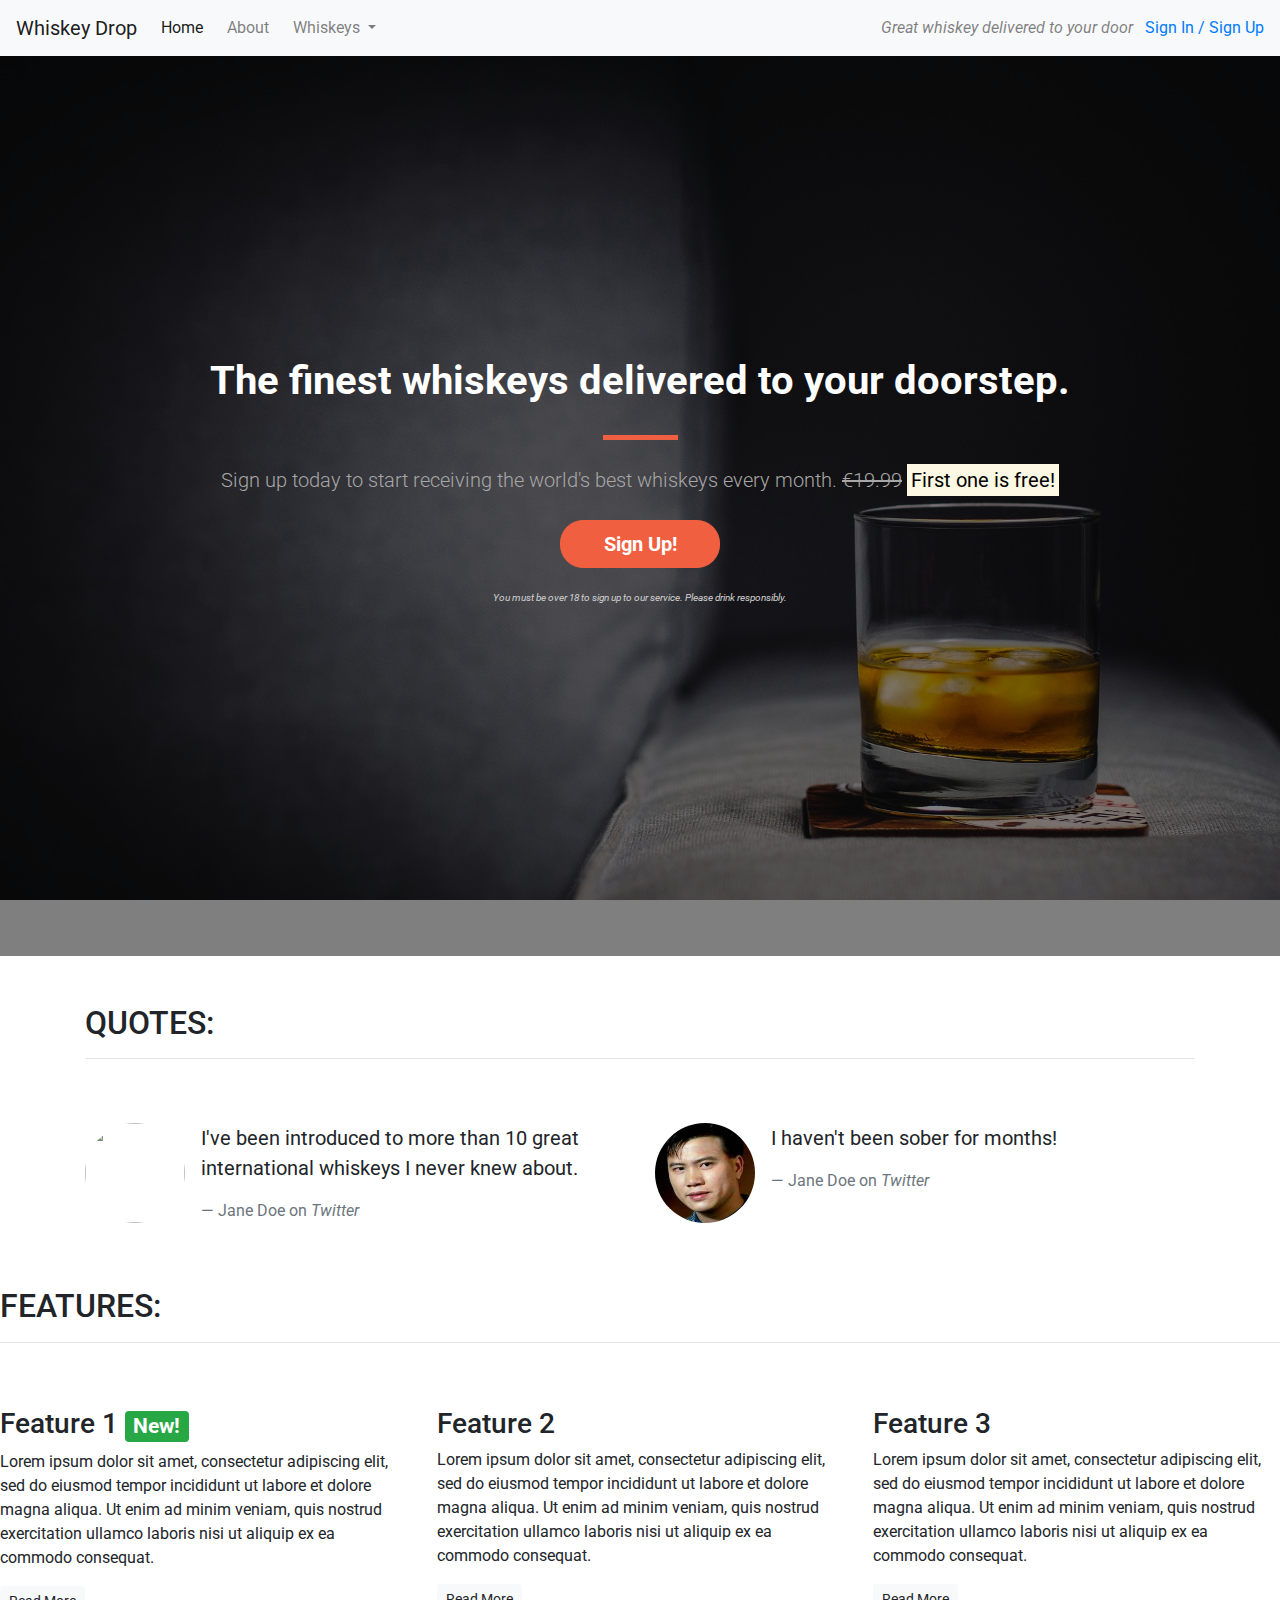
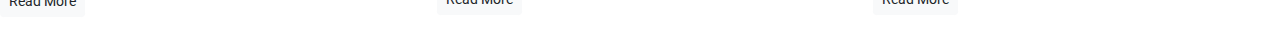
==== index.html @ edcc8982 "Fixed image lin for quote section" ====
<!DOCTYPE html>
<html lang="en-us">

<head>
    <meta charset="utf-8">
    <meta name="viewport" content="width=device-width, initial-scale=1.0">
    <title>Whiskey Drop | Taste a new whiskey every month</title>
    <link rel="stylesheet" href="https://maxcdn.bootstrapcdn.com/bootstrap/4.1.3/css/bootstrap.min.css">
    <link rel="stylesheet" href="https://use.fontawesome.com/releases/v5.6.1/css/all.css" integrity="sha384-gfdkjb5BdAXd+lj+gudLWI+BXq4IuLW5IT+brZEZsLFm++aCMlF1V92rMkPaX4PP" crossorigin="anonymous">
    <link href="https://fonts.googleapis.com/css?family=Roboto:400,700" rel="stylesheet">
    <link rel="stylesheet" href="css/style.css" type="text/css" />
</head>

<body>
    <!--Nav-->
    <nav class="navbar navbar-light navbar-expand-sm bg-light">
        <a href="/" class="navbar-brand">
                    Whiskey Drop</a>

        <button class="navbar-toggler ml-auto" type="button" data-toggle="collapse" data-target="#navbarNavDropdown" aria-controls="navbarNavDropdown" aria-expanded="false" aria-label="Toggle navigation">
        <span class="navbar-toggler-icon"></span></button>

        <div class="collapse navbar-collapse" id="navbarNavDropdown">
            <ul class="navbar-nav mr-auto">
                <li class="active nav-item mr-2"><a class="nav-link" href="/">Home</a></li>
                <li class="nav-item mr-2"><a class="nav-link" href="">About</a></li>
                <li class="nav-item dropdown">
                    <a class="nav-link dropdown-toggle" href="#" id="navbarDropdownMenuLink" role="button" data-toggle="dropdown" aria-haspopup="true" aria-expanded="false">
          Whiskeys
        </a>
                    <div class="dropdown-menu" aria-labelledby="navbarDropdownMenuLink">
                        <a class="dropdown-item" href="#">Irish</a>
                        <a class="dropdown-item" href="#">Scotch</a>
                        <a class="dropdown-item" href="#">Japanese</a>
                        <a class="dropdown-item" href="#">American</a>
                    </div>
                </li>

                <li class="nav-item mr-2 d-block d-sm-none"><a class="nav-link" href="">Sign In / Sign Up</a></li>
            </ul>
        </div>
        <div class="d-none d-md-block">
            <p class="navbar-text my-auto mr-2"><i>Great whiskey delivered to your door</i></p>
            <a href="/login">Sign In / Sign Up</a>
        </div>
        <!--</div>-->
    </nav>
    <!--<div class="container alert-container">-->
    <!--    <div class="row d-none d-sm-block">-->
    <!--        <div class="col-12">-->
    <!--            <div class="alert alert-warning">-->
    <!--                <strong>Sale Now On!</strong> We've got a sale on. Get a 12 month subscription for the price of 6! <a href="">See here for more details</a>-->
    <!--            </div>-->
    <!--        </div>-->
    <!--    </div>-->
    <!--</div>-->
    <div class="container-fluid callout-container">
        <!-- Callout -->
        <div class="opaque-overlay">&nbsp;</div>
        <div class="row">
            <div class="col-12">
                <section class="callout jumbotron text-center">
                    <h1 class="jumbotron-header">The finest whiskeys delivered to your doorstep.</h1>
                    <hr class="block-divider block-divider--orange">
                    <p class="lead">Sign up today to start receiving the world's best whiskeys every month.
                        <s class="d-none d-sm-inline">€19.99</s>
                        <span class="d-inline d-sm-none"><br></span>
                        <strong><mark>First one is free!</mark></strong></p>
                    <p><button class="btn btn-lg btn--cta btn--red" data-toggle="modal" data-target="#signUpModal">Sign Up!</button></p>
                    <p class="text-muted"><small>You must be over 18 to sign up to our service. Please drink responsibly.</small></p>
                </section>
            </div>
        </div>
    </div>
    <!-- /.callout -->

    <!-- Quotes -->
    <div class="container quotes-container">
        <section class="quotes">
            <div class="row">
                <div class="col-12 my-5">
                    <h2 class="text-uppercase">Quotes:</h2>
                    <hr />
                </div>
            </div>
            <div class="row">
                <div class="col-12 col-md-6">
                    <div class="media">
                        <div class="d-none d-sm-block">
                            <img src="images/girl_image.png" class="rounded-circle mr-3" height=100 width=100>
                        </div>
                        <div class="media-body">
                            <blockquote class="blockquote">
                                <p>I've been introduced to more than 10 great international whiskeys I never knew about.</p>
                                <footer class="blockquote-footer">Jane Doe on <cite title="Twitter">Twitter</cite></footer>
                            </blockquote>
                        </div>
                    </div>
                </div>
                <div class="col-12 col-md-6">
                    <div class="media">
                        <div class="d-none d-sm-block">
                            <img src="images/guy_image.png" class="rounded-circle mr-3" height=100 width=100>
                        </div>
                        <div class="media-body">
                            <blockquote class="blockquote">
                                <p>I haven't been sober for months!</p>
                                <footer class="blockquote-footer">Jane Doe on <cite title="Twitter">Twitter</cite></footer>
                            </blockquote>
                        </div>
                    </div>
                </div>
            </div>
        </section>
    </div>
    <!-- /.quotes -->

    <!-- Features -->
    <div class="features-container">
        <section class="features">
            <div class="row">
                <div class="col-12 my-5">
                    <h2 class="text-uppercase">Features:</h2>
                    <hr />
                </div>
            </div>
            <div class="row">
                <div class="col-12 col-md-6 col-lg-4">
                    <div class="feature">
                        <h3><i class="fas fa-gift d-none d-sm-inline"></i> Feature 1 <span class="badge badge-success">New!</span></h3>
                        <p>Lorem ipsum dolor sit amet, consectetur adipiscing elit, sed do eiusmod tempor incididunt ut labore et dolore magna aliqua. Ut enim ad minim veniam, quis nostrud exercitation ullamco laboris nisi ut aliquip ex ea commodo consequat.</p>
                        <p><a class="btn btn-sm btn-light" href="">Read More</a></p>
                    </div>
                </div>
                <div class="col-12 col-md-6 col-lg-4">
                    <div class="feature">
                        <h3><i class="fas fa-credit-card d-none d-sm-inline"></i> Feature 2</h3>
                        <p>Lorem ipsum dolor sit amet, consectetur adipiscing elit, sed do eiusmod tempor incididunt ut labore et dolore magna aliqua. Ut enim ad minim veniam, quis nostrud exercitation ullamco laboris nisi ut aliquip ex ea commodo consequat.</p>
                        <p><a class="btn btn-sm btn-light" href="">Read More</a></p>
                    </div>
                </div>
                <div class="col-12 d-md-none d-lg-block col-lg-4">
                    <div class="feature">
                        <h3><i class="fas fa-times-circle d-none d-sm-inline"></i> Feature 3</h3>
                        <p>Lorem ipsum dolor sit amet, consectetur adipiscing elit, sed do eiusmod tempor incididunt ut labore et dolore magna aliqua. Ut enim ad minim veniam, quis nostrud exercitation ullamco laboris nisi ut aliquip ex ea commodo consequat.</p>
                        <p><a class="btn btn-sm btn-light" href="">Read More</a></p>
                    </div>
                </div>
            </div>
        </section>
    </div>
    <!-- /.features -->

    <div class="modal" tabindex="-1" role="dialog" id="signUpModal">
        <div class="modal-dialog" role="document">
            <div class="modal-content">
                <div class="modal-header">
                    <h5 class="modal-title">Sign Up To Whiskey Drop!</h5>
                    <button type="button" class="close" data-dismiss="modal" aria-label="Close">
          <span aria-hidden="true">&times;</span>
        </button>
                </div>
                <div class="modal-body">
                    <form>
                        <div class="form-group">
                            <label for="exampleInputEmail1">Email address</label>
                            <input type="email" class="form-control" id="exampleInputEmail1" aria-describedby="emailHelp" placeholder="Enter email">
                            <small id="emailHelp" class="form-text text-muted">We'll never share your email with anyone else.</small>
                        </div>
                        <div class="form-group">
                            <label for="password">Password</label>
                            <input type="password" class="form-control" id="password" placeholder="Password">
                        </div>
                        <div class="form-group">
                            <label for="repeatPassword">Repeat Password</label>
                            <input type="password" class="form-control" id="repeatPassword" placeholder="Repeat Password">
                        </div>
                        <button type="submit" class="btn btn-success">Submit</button>
                    </form>
                </div>
            </div>
        </div>
    </div>

    <script src="https://code.jquery.com/jquery-3.3.1.slim.min.js" integrity="sha384-q8i/X+965DzO0rT7abK41JStQIAqVgRVzpbzo5smXKp4YfRvH+8abtTE1Pi6jizo" crossorigin="anonymous"></script>
    <script src="https://cdnjs.cloudflare.com/ajax/libs/popper.js/1.14.3/umd/popper.min.js" integrity="sha384-ZMP7rVo3mIykV+2+9J3UJ46jBk0WLaUAdn689aCwoqbBJiSnjAK/l8WvCWPIPm49" crossorigin="anonymous"></script>
    <script src="https://stackpath.bootstrapcdn.com/bootstrap/4.1.3/js/bootstrap.min.js" integrity="sha384-ChfqqxuZUCnJSK3+MXmPNIyE6ZbWh2IMqE241rYiqJxyMiZ6OW/JmZQ5stwEULTy" crossorigin="anonymous"></script>
</body>

</html>
---- css/style.css ----
body{
    font-family: 'Roboto',sans-serif;
}

.alert-container{

}
.callout-container{
    height: 100vh;

    background: url("../images/whiskey-background.jpg") no-repeat bottom right fixed; 
    -webkit-background-size: cover;
    -moz-background-size: cover;
    -o-background-size: cover;
    background-size: cover;

    display: flex;
    align-items: center;
    justify-content: center;

    position: relative;

}
.quotes-container{

}
.features-container{

}
/* opaque-overlay */
.opaque-overlay{
    position: absolute;
    top:0;
    left: 0;
    height: 100%;
    width: 100%;
    background-color: rgba(0, 0, 0, 0.5);
}


/* block divider */
.block-divider{
    width: 75px;
    height: 5px;
    border:0;
}
.block-divider--orange{
    background-color: #f05f40;
}
.block-divider-short{
    width: 35px;
}

/* jumbotron */
.jumbotron{
    background-color: transparent;
}


.jumbotron-header{
    color:white;
    font-weight: bold;
    margin-bottom: 30px;

}
.jumbotron small{
    font-size: 60%;
    font-style: italic;
    color: #d0d0d0;
}

.jumbotron .lead{
    font-size: 1.25rem;
    font-weight: 300;
    margin: 25px 0;
    color: #a7a7a7;
}

/* buttons */
.btn--cta{
    font-weight: bold;
    border-radius: 23px;
    width: 160px;
}

.btn--red{
    color:white;
    background-color:#f05f40 ;
    border-color: #f05f40;
}
.btn--red:hover,
.btn--red:active,
.btn--red:focus,
.btn--red:active:focus{
    background-color: #df4929;
    border-color: #df4929;
}
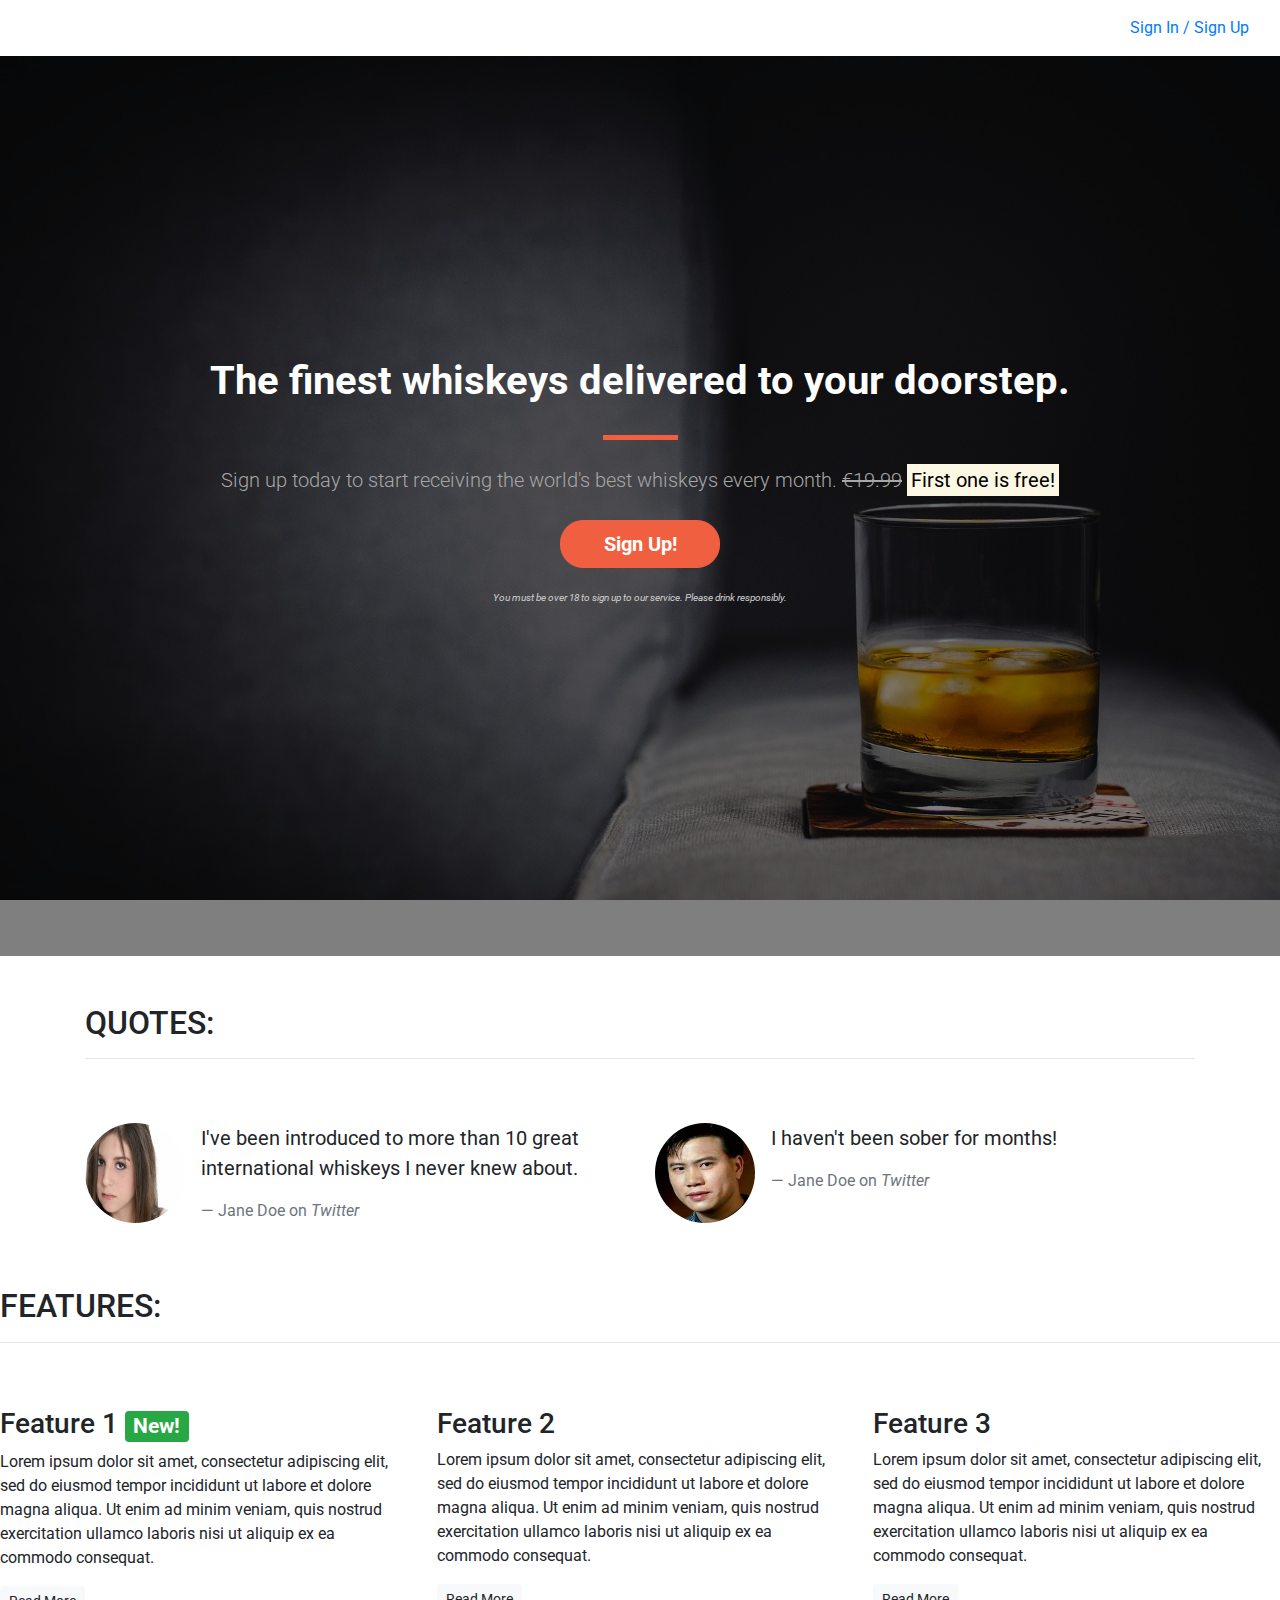
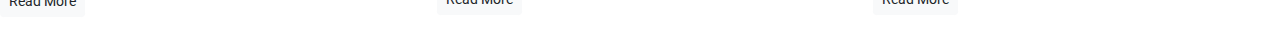
==== commit fd6e72b9: "Add nav to fluid container to style differently" ====
--- a/index.html
+++ b/index.html
@@ -13,7 +13,8 @@
 
 <body>
     <!--Nav-->
-    <nav class="navbar navbar-light navbar-expand-sm bg-light">
+    <div class="container-fluid navalert-container">
+    <nav class="navbar navbar-dark navbar-expand-sm ">
         <a href="/" class="navbar-brand">
                     Whiskey Drop</a>
 
@@ -45,6 +46,7 @@
         </div>
         <!--</div>-->
     </nav>
+    </div>
     <!--<div class="container alert-container">-->
     <!--    <div class="row d-none d-sm-block">-->
     <!--        <div class="col-12">-->
@@ -87,7 +89,7 @@
                 <div class="col-12 col-md-6">
                     <div class="media">
                         <div class="d-none d-sm-block">
-                            <img src="images/girl_image.png" class="rounded-circle mr-3" height=100 width=100>
+                            <img src="images/girl_image.jpg" class="rounded-circle mr-3" height=100 width=100>
                         </div>
                         <div class="media-body">
                             <blockquote class="blockquote">
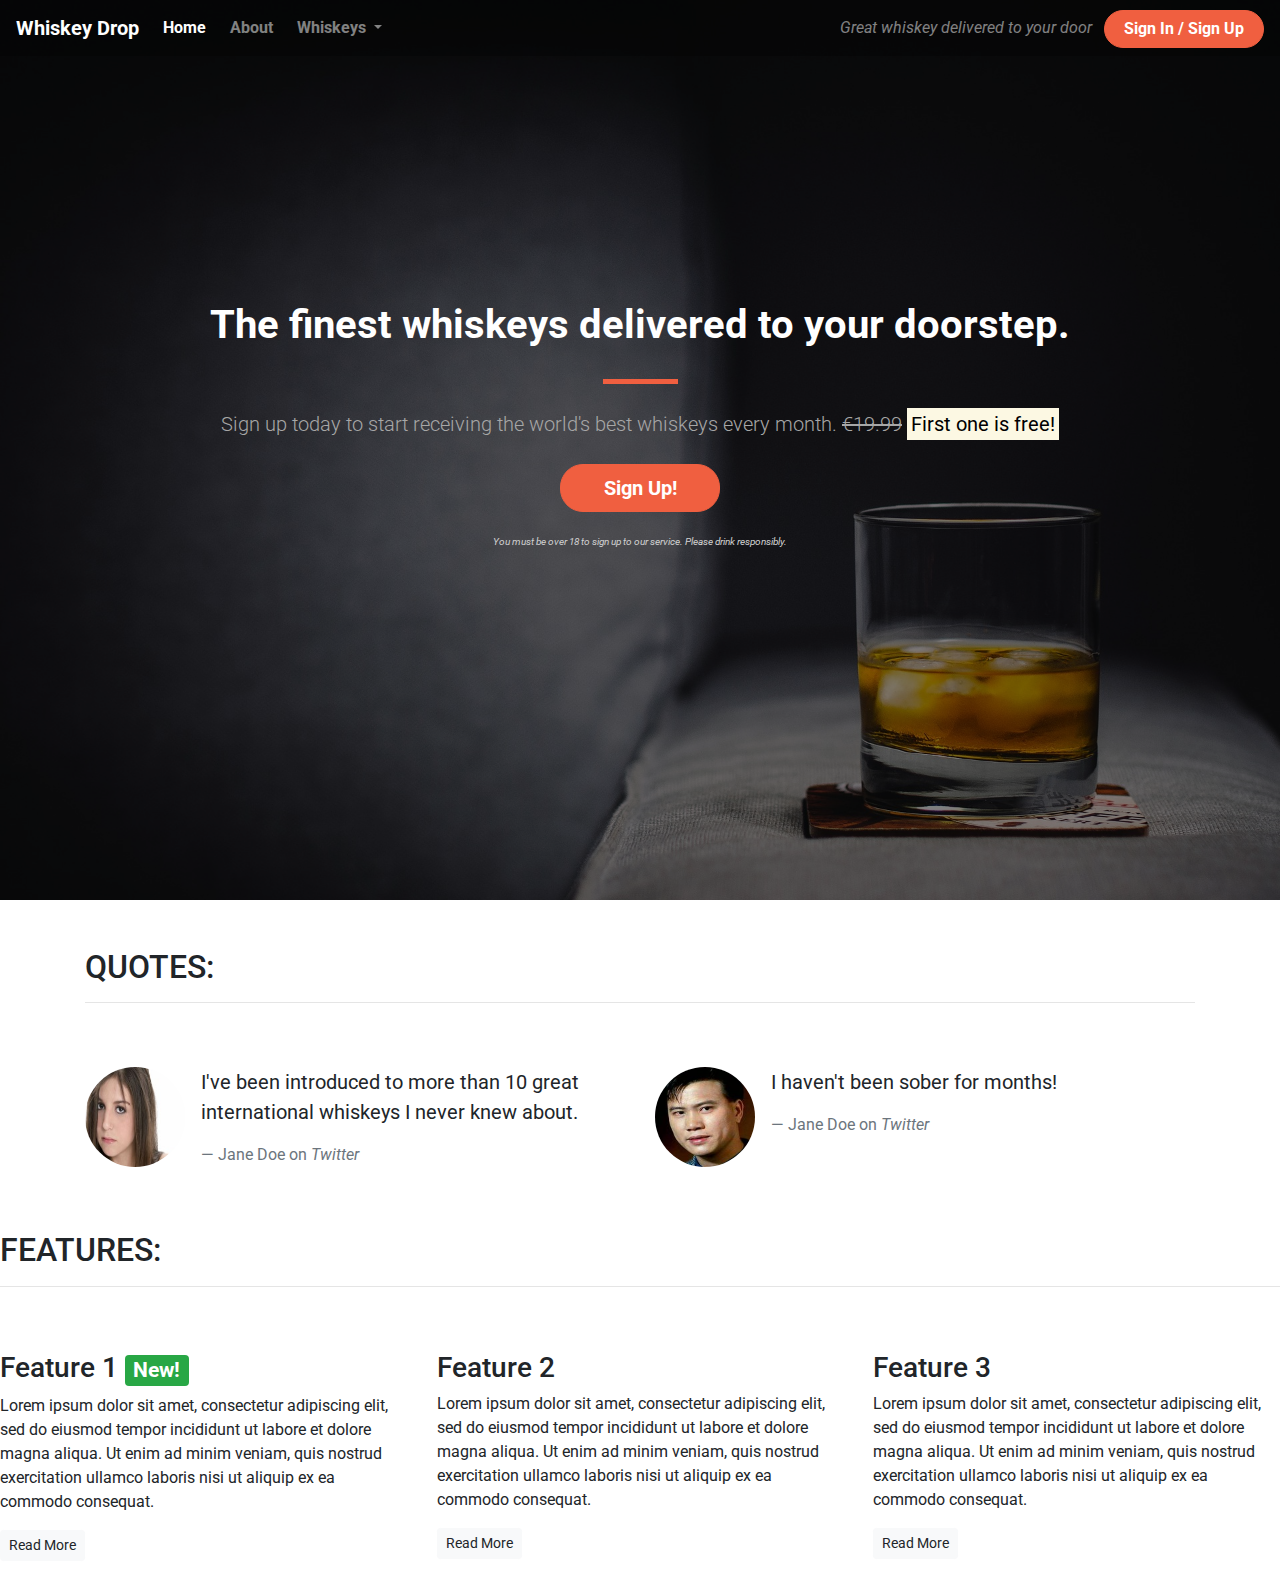
==== commit 991e400e: "Add btn class to sign in link in nav" ====
--- a/index.html
+++ b/index.html
@@ -42,7 +42,7 @@
         </div>
         <div class="d-none d-md-block">
             <p class="navbar-text my-auto mr-2"><i>Great whiskey delivered to your door</i></p>
-            <a href="/login">Sign In / Sign Up</a>
+            <a href="/login" class="btn btn--cta btn--red">Sign In / Sign Up</a>
         </div>
         <!--</div>-->
     </nav>
--- a/css/style.css
+++ b/css/style.css
@@ -50,6 +50,34 @@
 .block-divider-short{
     width: 35px;
 }
+/* nav bar */
+
+.navalert-container{
+    position: absolute;
+    top:0;
+    left: 0;
+    padding-left:0;
+    padding-right: 0;
+    z-index: 1;
+
+}
+.navbar{
+    margin-bottom: 0;
+    border: 0;
+    width: 100%;
+    background-color: rgba(0, 0, 0, 0.25);
+}
+.navbar .navbar-toggler{
+    border:0; /*remove border around toggler on mobile view */
+}
+
+.navbar-brand{
+    font-weight: bold;
+
+}
+.navbar .navbar-nav a{
+    font-weight: bold;
+}
 
 /* jumbotron */
 .jumbotron{
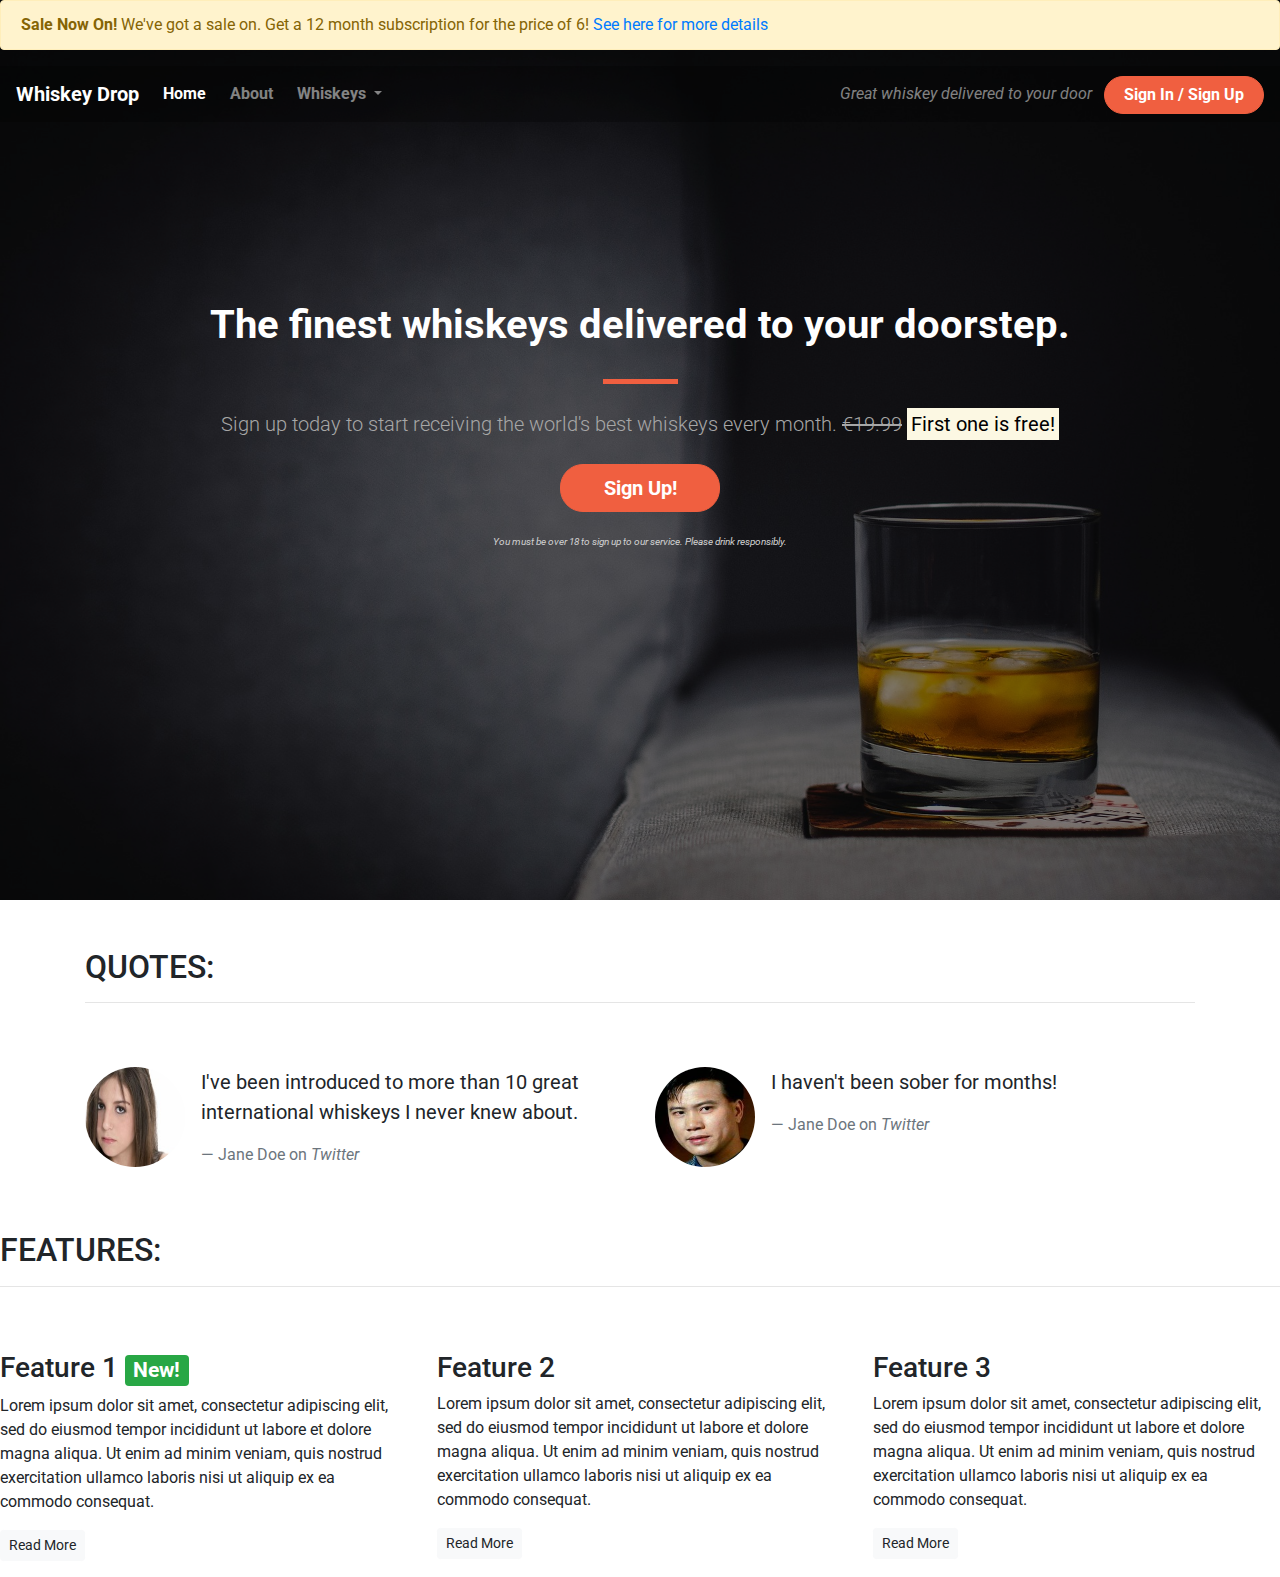
==== commit 4abb3634: "Add alert top and padding to 0" ====
--- a/index.html
+++ b/index.html
@@ -14,6 +14,16 @@
 <body>
     <!--Nav-->
     <div class="container-fluid navalert-container">
+    <div class="container-fluid alert-container">
+       <div class="row d-none d-sm-block">
+            <div class="col-12">
+                <div class="site-wide-alert alert alert-warning">
+                    <strong>Sale Now On!</strong> We've got a sale on. Get a 12 month subscription for the price of 6! <a href="">See here for more details</a>
+                </div>
+            </div>
+        </div>
+    </div>
+
     <nav class="navbar navbar-dark navbar-expand-sm ">
         <a href="/" class="navbar-brand">
                     Whiskey Drop</a>
@@ -47,15 +57,7 @@
         <!--</div>-->
     </nav>
     </div>
-    <!--<div class="container alert-container">-->
-    <!--    <div class="row d-none d-sm-block">-->
-    <!--        <div class="col-12">-->
-    <!--            <div class="alert alert-warning">-->
-    <!--                <strong>Sale Now On!</strong> We've got a sale on. Get a 12 month subscription for the price of 6! <a href="">See here for more details</a>-->
-    <!--            </div>-->
-    <!--        </div>-->
-    <!--    </div>-->
-    <!--</div>-->
+    
     <div class="container-fluid callout-container">
         <!-- Callout -->
         <div class="opaque-overlay">&nbsp;</div>
--- a/css/style.css
+++ b/css/style.css
@@ -2,7 +2,9 @@
     font-family: 'Roboto',sans-serif;
 }
 
-.alert-container{
+.alert-container .col-12 {
+    padding-left: 0;
+    padding-right: 0;
 
 }
 .callout-container{
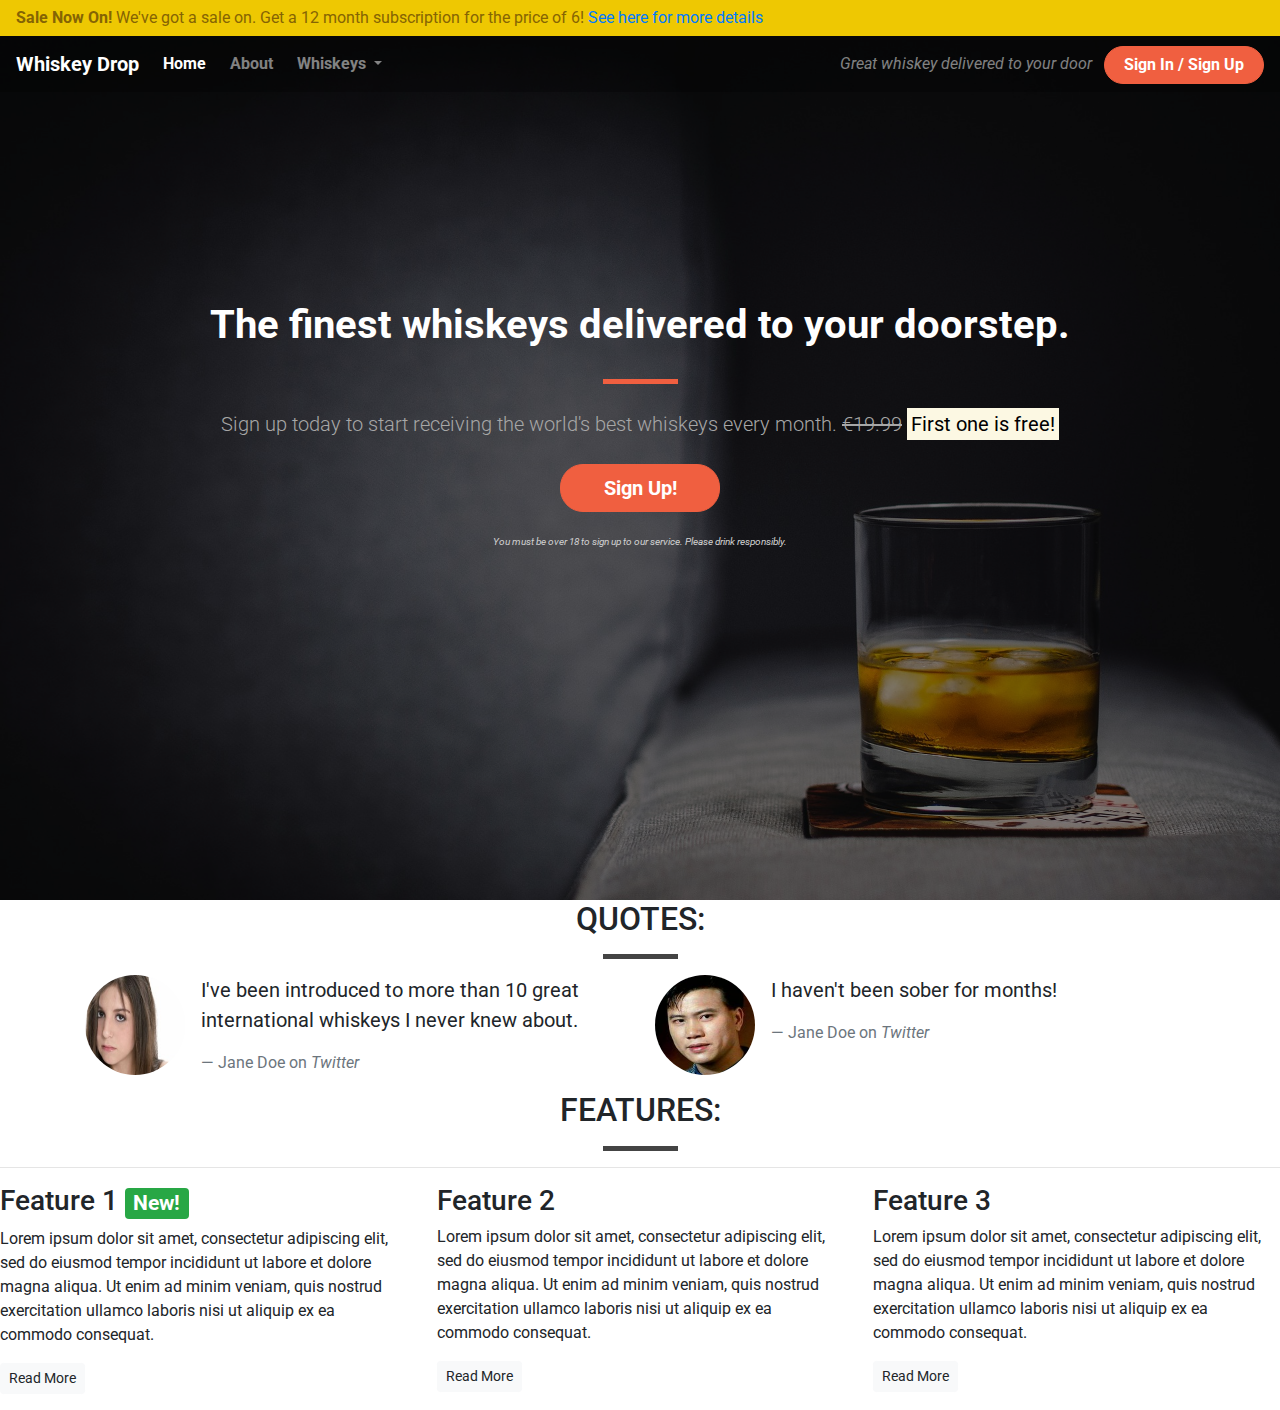
==== commit 66e1d60f: "Add modifide hr to features and quotes h1" ====
--- a/index.html
+++ b/index.html
@@ -82,9 +82,10 @@
     <div class="container quotes-container">
         <section class="quotes">
             <div class="row">
-                <div class="col-12 my-5">
+                <div class="col-12 page-header">
                     <h2 class="text-uppercase">Quotes:</h2>
-                    <hr />
+                    <hr class="block-divider block-divider--short">
+
                 </div>
             </div>
             <div class="row">
@@ -123,8 +124,9 @@
     <div class="features-container">
         <section class="features">
             <div class="row">
-                <div class="col-12 my-5">
+                <div class="col-12 page-header">
                     <h2 class="text-uppercase">Features:</h2>
+                    <hr class="block-divider block-divider--short">
                     <hr />
                 </div>
             </div>
--- a/css/style.css
+++ b/css/style.css
@@ -5,6 +5,15 @@
 .alert-container .col-12 {
     padding-left: 0;
     padding-right: 0;
+
+}
+.site-wide-alert{
+    /* remove rounded corner */
+    border-radius: 0;
+    margin-bottom: 0;/*stop pushing down */
+    padding: 5px 15px;
+    background-color: #eec802;
+    border-color: #eec802;
 
 }
 .callout-container{
@@ -29,6 +38,18 @@
 .features-container{
 
 }
+/*page headers */
+.page-header{
+    margin-bottom: 0;
+    border-bottom: 0;
+    text-align: center;
+}
+.page-header h2{
+    margin-top: 0;
+}
+
+
+
 /* opaque-overlay */
 .opaque-overlay{
     position: absolute;
@@ -45,6 +66,7 @@
     width: 75px;
     height: 5px;
     border:0;
+    background-color: #444;
 }
 .block-divider--orange{
     background-color: #f05f40;
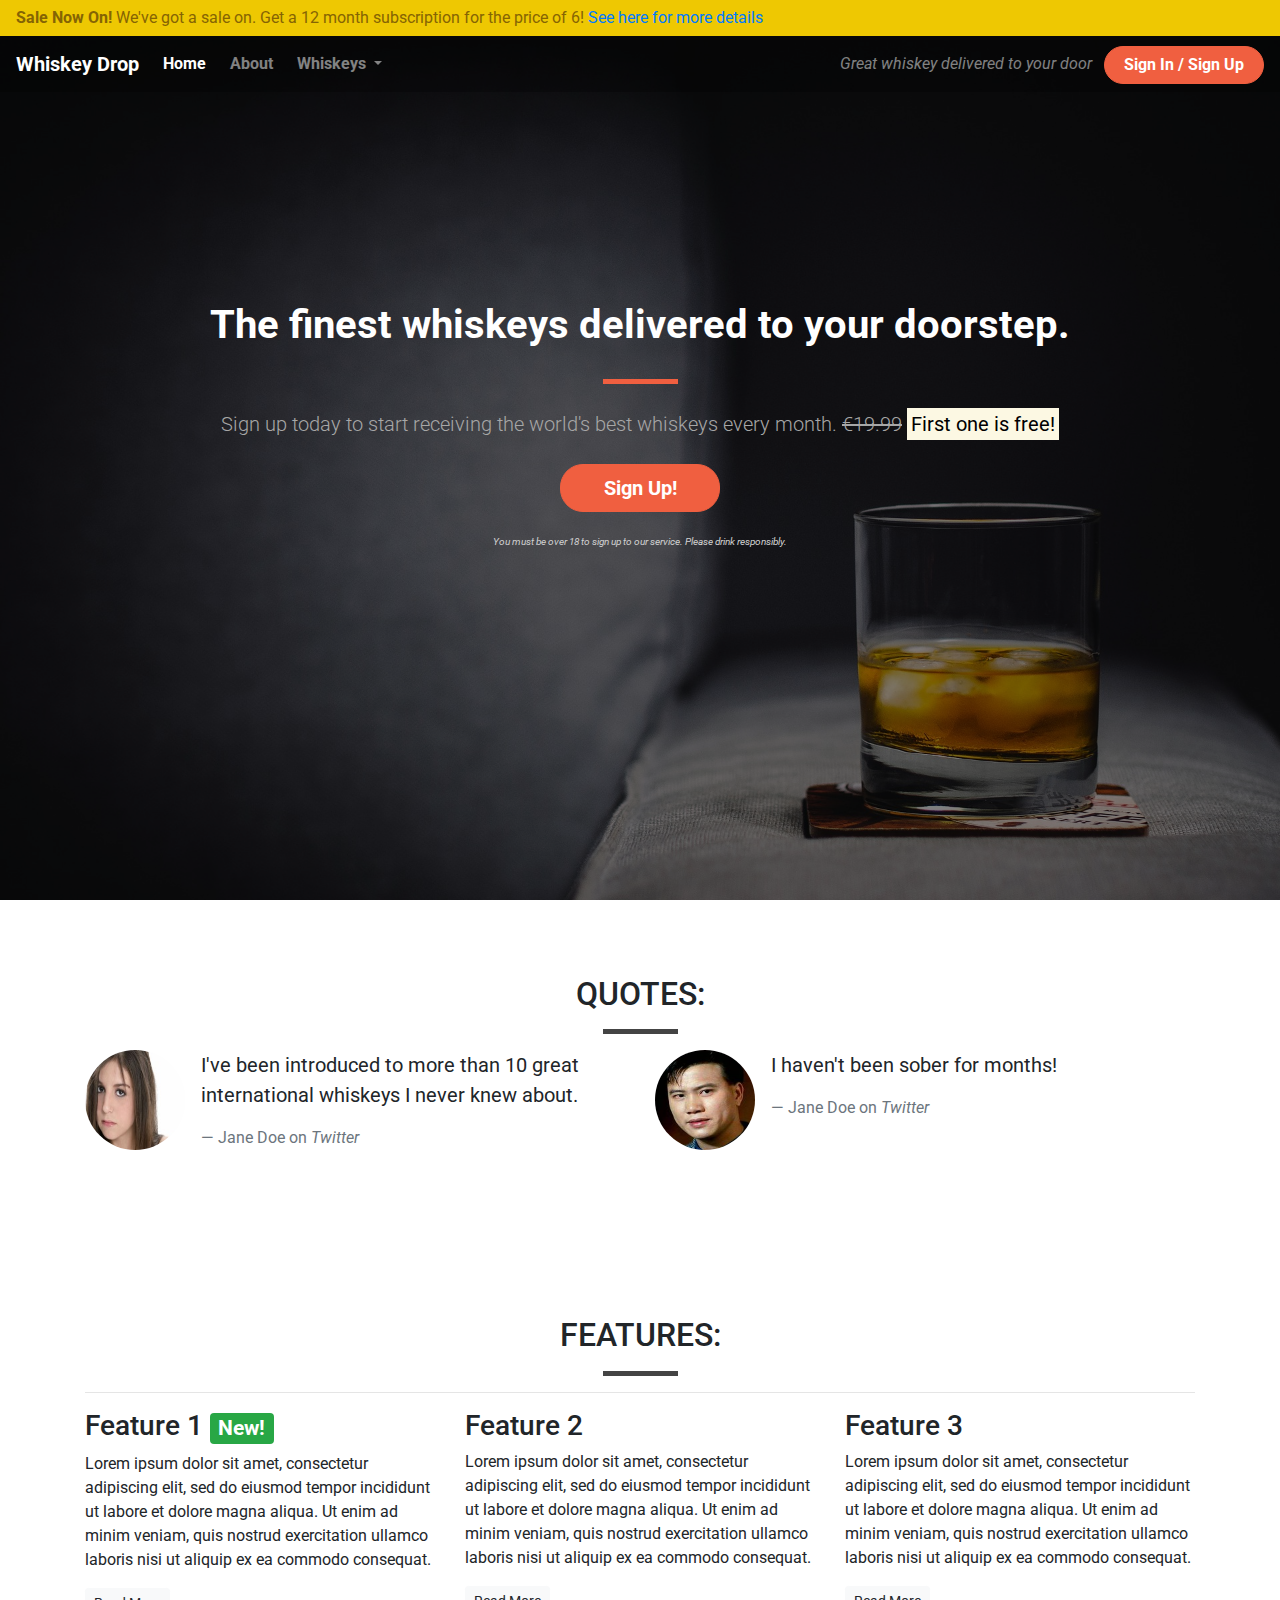
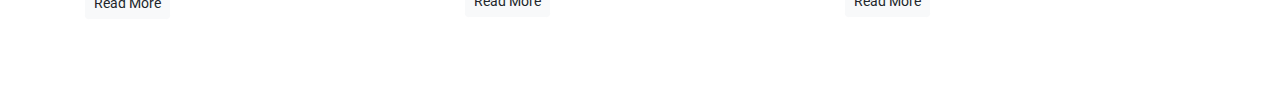
==== commit 9d681edc: "Add content-container class to quotes and featurs" ====
--- a/index.html
+++ b/index.html
@@ -79,7 +79,7 @@
     <!-- /.callout -->
 
     <!-- Quotes -->
-    <div class="container quotes-container">
+    <div class="container quotes-container content-container">
         <section class="quotes">
             <div class="row">
                 <div class="col-12 page-header">
@@ -121,7 +121,7 @@
     <!-- /.quotes -->
 
     <!-- Features -->
-    <div class="features-container">
+    <div class="container features-container content-container">
         <section class="features">
             <div class="row">
                 <div class="col-12 page-header">
--- a/css/style.css
+++ b/css/style.css
@@ -74,6 +74,13 @@
 .block-divider-short{
     width: 35px;
 }
+/* content containerst */
+.content-container{
+    padding-top: 75px;
+    padding-bottom: 75px;
+}
+
+
 /* nav bar */
 
 .navalert-container{
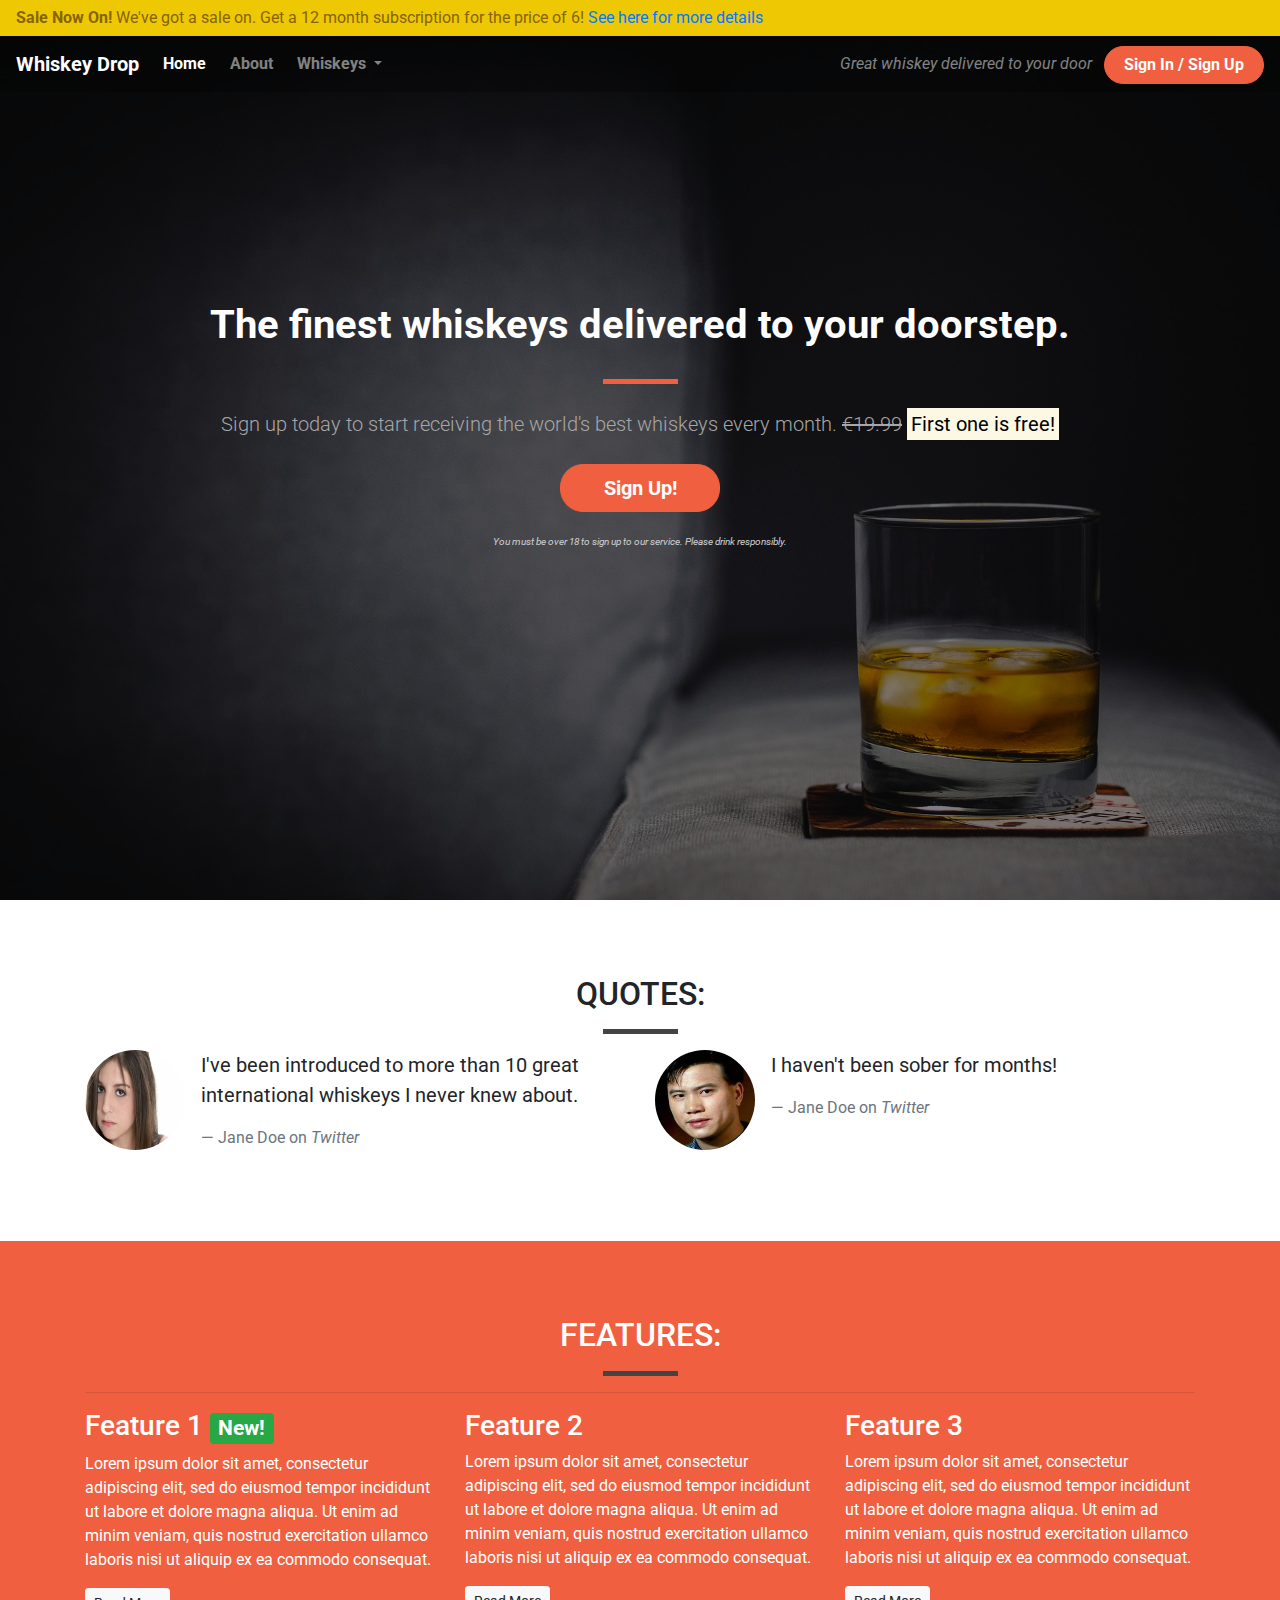
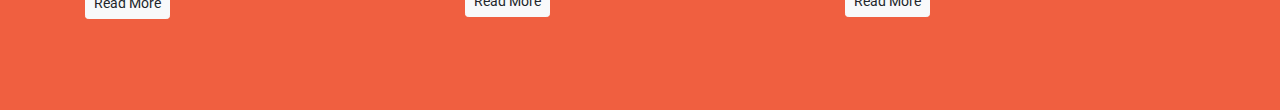
==== commit bc65d31e: "Add wrapper around feature for bg color" ====
--- a/index.html
+++ b/index.html
@@ -77,7 +77,7 @@
         </div>
     </div>
     <!-- /.callout -->
-
+    <div class="container-wrapper">
     <!-- Quotes -->
     <div class="container quotes-container content-container">
         <section class="quotes">
@@ -119,7 +119,8 @@
         </section>
     </div>
     <!-- /.quotes -->
-
+</div>
+<div class="container-wrapper--red">
     <!-- Features -->
     <div class="container features-container content-container">
         <section class="features">
@@ -156,7 +157,7 @@
         </section>
     </div>
     <!-- /.features -->
-
+</div>
     <div class="modal" tabindex="-1" role="dialog" id="signUpModal">
         <div class="modal-dialog" role="document">
             <div class="modal-content">
--- a/css/style.css
+++ b/css/style.css
@@ -1,6 +1,15 @@
 body{
     font-family: 'Roboto',sans-serif;
 }
+
+.container-wrapper{
+
+}
+.container-wrapper--red{
+    background-color:#f05f40;
+    color:white;
+}
+
 
 .alert-container .col-12 {
     padding-left: 0;
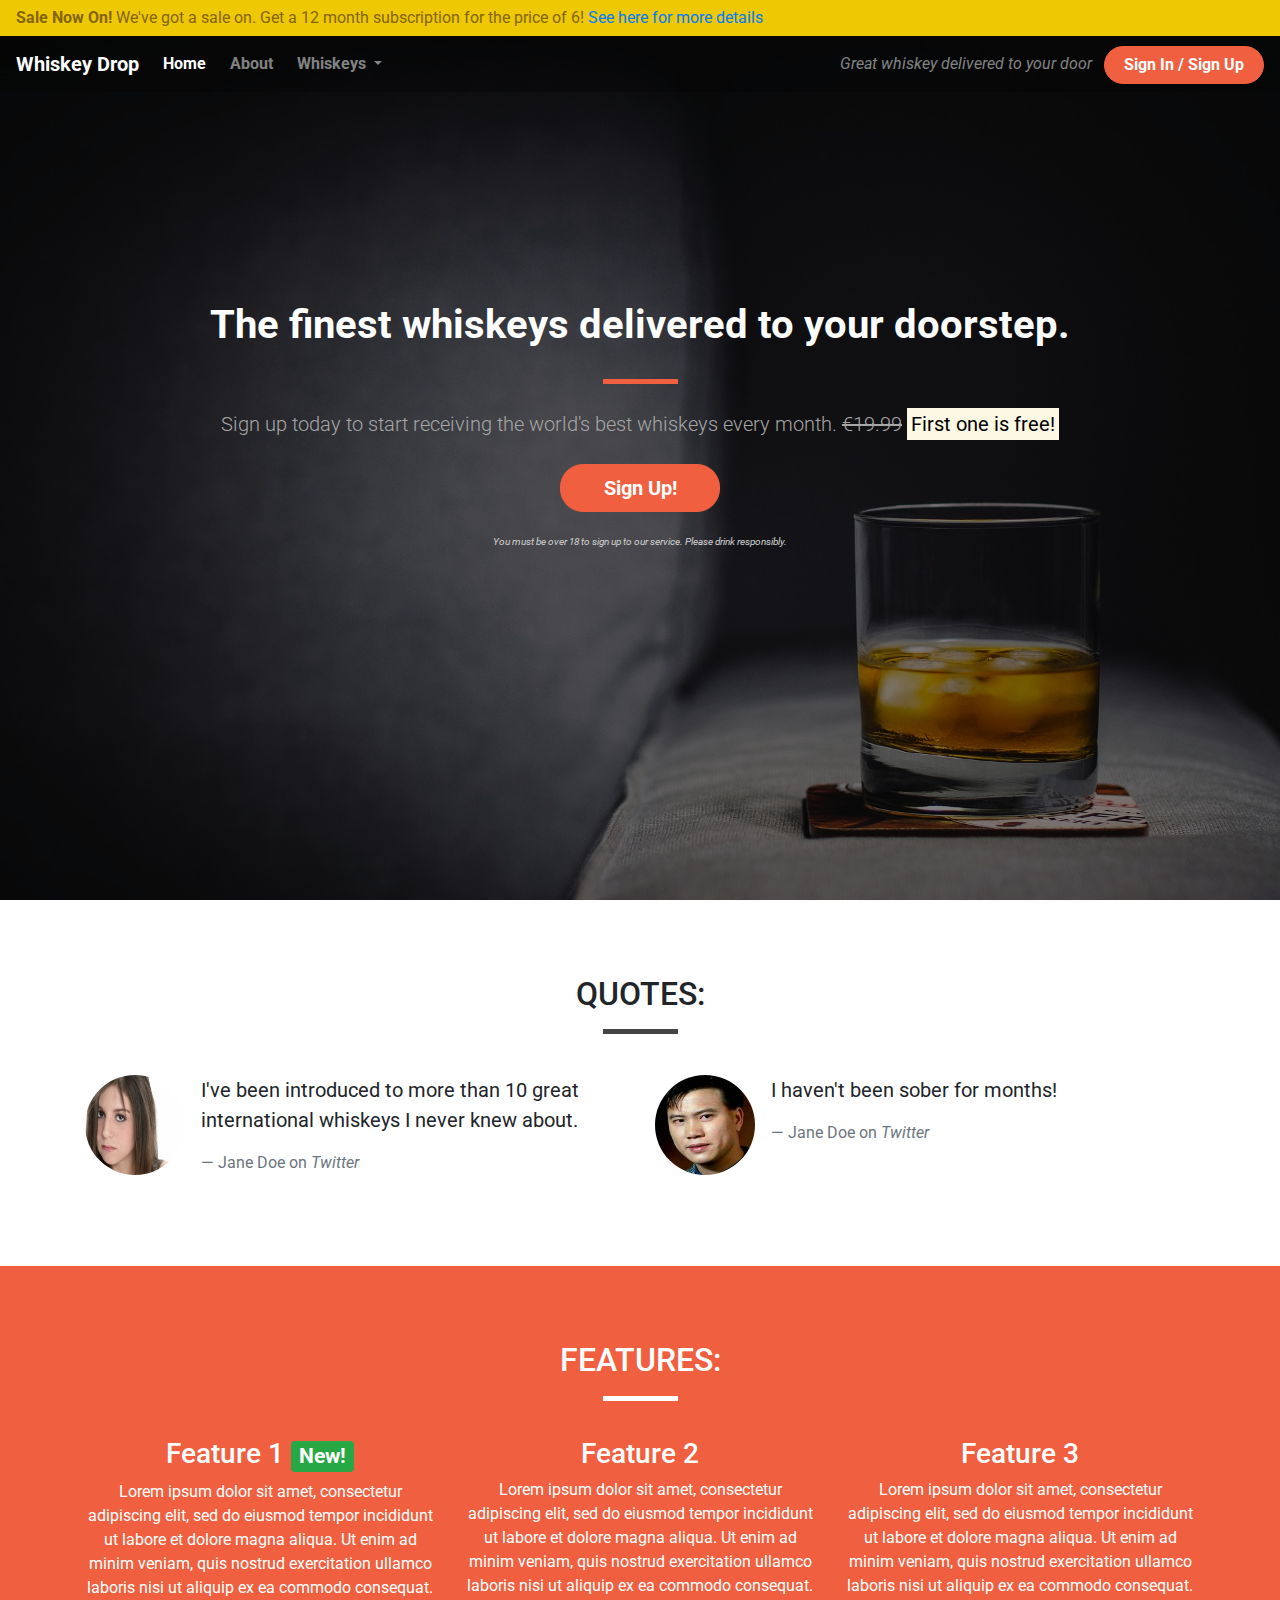
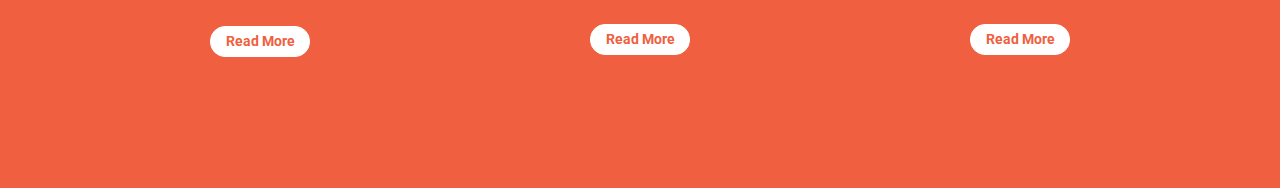
==== commit 333a13e8: "Add feature margin top and bottom" ====
--- a/index.html
+++ b/index.html
@@ -127,28 +127,27 @@
             <div class="row">
                 <div class="col-12 page-header">
                     <h2 class="text-uppercase">Features:</h2>
-                    <hr class="block-divider block-divider--short">
-                    <hr />
+                    <hr class="block-divider block-divider--short block-divider--white">
                 </div>
             </div>
             <div class="row">
                 <div class="col-12 col-md-6 col-lg-4">
                     <div class="feature">
-                        <h3><i class="fas fa-gift d-none d-sm-inline"></i> Feature 1 <span class="badge badge-success">New!</span></h3>
+                        <h3><i class="fas fa-gift d-none d-sm-block"></i> Feature 1 <span class="badge badge-success">New!</span></h3>
                         <p>Lorem ipsum dolor sit amet, consectetur adipiscing elit, sed do eiusmod tempor incididunt ut labore et dolore magna aliqua. Ut enim ad minim veniam, quis nostrud exercitation ullamco laboris nisi ut aliquip ex ea commodo consequat.</p>
                         <p><a class="btn btn-sm btn-light" href="">Read More</a></p>
                     </div>
                 </div>
                 <div class="col-12 col-md-6 col-lg-4">
                     <div class="feature">
-                        <h3><i class="fas fa-credit-card d-none d-sm-inline"></i> Feature 2</h3>
+                        <h3><i class="fas fa-credit-card d-none d-sm-block"></i> Feature 2</h3>
                         <p>Lorem ipsum dolor sit amet, consectetur adipiscing elit, sed do eiusmod tempor incididunt ut labore et dolore magna aliqua. Ut enim ad minim veniam, quis nostrud exercitation ullamco laboris nisi ut aliquip ex ea commodo consequat.</p>
                         <p><a class="btn btn-sm btn-light" href="">Read More</a></p>
                     </div>
                 </div>
                 <div class="col-12 d-md-none d-lg-block col-lg-4">
                     <div class="feature">
-                        <h3><i class="fas fa-times-circle d-none d-sm-inline"></i> Feature 3</h3>
+                        <h3><i class="fas fa-times-circle d-none d-sm-block"></i> Feature 3</h3>
                         <p>Lorem ipsum dolor sit amet, consectetur adipiscing elit, sed do eiusmod tempor incididunt ut labore et dolore magna aliqua. Ut enim ad minim veniam, quis nostrud exercitation ullamco laboris nisi ut aliquip ex ea commodo consequat.</p>
                         <p><a class="btn btn-sm btn-light" href="">Read More</a></p>
                     </div>
--- a/css/style.css
+++ b/css/style.css
@@ -69,6 +69,10 @@
     background-color: rgba(0, 0, 0, 0.5);
 }
 
+.quotes .page-header{
+    margin-bottom: 25px;
+}
+
 
 /* block divider */
 .block-divider{
@@ -79,6 +83,9 @@
 }
 .block-divider--orange{
     background-color: #f05f40;
+}
+.block-divider--white{
+    background-color: white;
 }
 .block-divider-short{
     width: 35px;
@@ -162,4 +169,24 @@
 .btn--red:active:focus{
     background-color: #df4929;
     border-color: #df4929;
+}
+
+.features{
+    text-align: center;
+    margin-bottom: 40px;
+}
+
+.features i{
+    margin-bottom: 20px;
+    font-size: 45px;
+    line-height: 45px;
+}
+.features .btn{
+    background-color: white;
+    border-color: white;
+    border-radius: 15px;
+    min-width: 100px;
+    margin-top: 10px;
+    font-weight: bold;
+    color:#f05f40;
 }